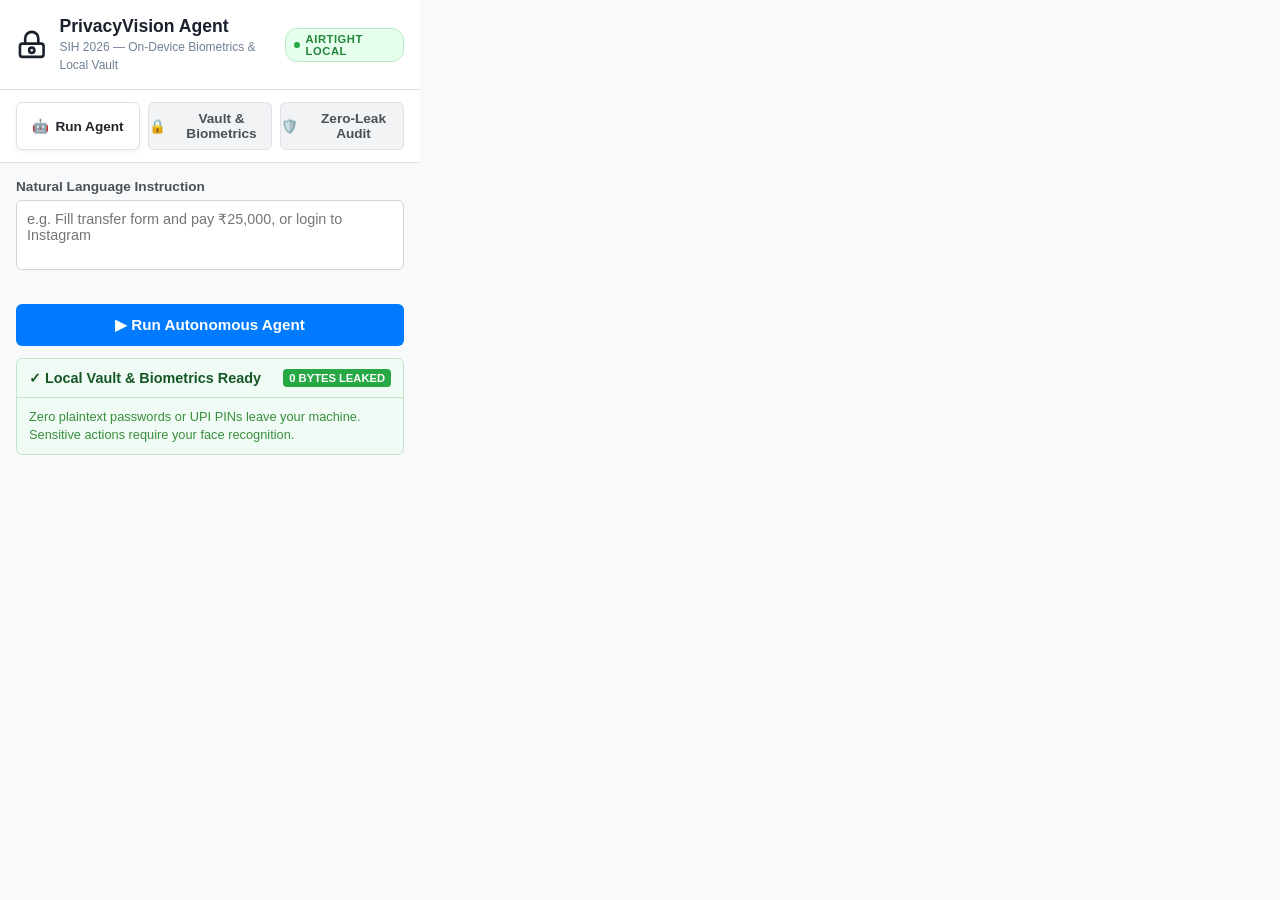
==== extension/popup/popup.html @ c7a3bddd "first commit" ====
<!DOCTYPE html>
<html lang="en">
<head>
  <meta charset="UTF-8">
  <meta name="viewport" content="width=device-width, initial-scale=1.0">
  <title>PrivacyVision Agent</title>
  <link rel="stylesheet" href="popup.css">
</head>
<body>
  <!-- Header -->
  <header class="header">
    <div class="header__brand">
      <div class="header__logo">
        <svg viewBox="0 0 24 24" fill="none" stroke="currentColor" stroke-width="2">
          <rect x="3" y="11" width="18" height="10" rx="2"></rect>
          <circle cx="12" cy="16" r="2"></circle>
          <path d="M7 11V7a5 5 0 0 1 10 0v4"></path>
        </svg>
      </div>
      <div class="header__text">
        <h1 class="header__title">PrivacyVision Agent</h1>
        <span class="header__subtitle">SIH 2026 — On-Device Biometrics & Local Vault</span>
      </div>
    </div>
    <div class="header__status">
      <span class="status-dot"></span>
      <span>AIRTIGHT LOCAL</span>
    </div>
  </header>

  <!-- Tabs -->
  <nav class="tabs">
    <button class="tab-btn active" data-target="tab-run">
      <span>🤖</span> Run Agent
    </button>
    <button class="tab-btn" data-target="tab-vault">
      <span>🔒</span> Vault & Biometrics
    </button>
    <button class="tab-btn" data-target="tab-audit">
      <span>🛡️</span> Zero-Leak Audit
    </button>
  </nav>

  <main class="content">
    
    <!-- Tab: Run Agent -->
    <section id="tab-run" class="tab-pane active">
      <div class="input-group">
        <label for="chat-input" class="input-label">Natural Language Instruction</label>
        <textarea id="chat-input" class="textarea" placeholder="e.g. Fill transfer form and pay ₹25,000, or login to Instagram" rows="3"></textarea>
      </div>

      <button id="btn-run" class="btn btn-primary" style="margin-top: 14px;">
        ▶ Run Autonomous Agent
      </button>

      <!-- Latency Breakdown -->
      <div id="latency-box" class="info-box latency-box" style="display: none; margin-top: 12px;">
        <div class="info-box-header">⚡ On-Device Latency Breakdown:</div>
        <div class="latency-grid">
          <div>• Local NER Scanner: <span id="lat-ner">--</span></div>
          <div>• Redaction Engine: <span id="lat-redaction">--</span></div>
          <div>• Cloud VLM (Luna): <span id="lat-vlm">--</span></div>
          <div>• Action Injector: <span id="lat-dom">--</span></div>
        </div>
      </div>

      <!-- Privacy Status -->
      <div id="privacy-status" class="status-box status-success" style="margin-top: 12px;">
        <div class="status-box-header">
          <span>✓ Local Vault & Biometrics Ready</span>
          <span class="badge badge-success">0 BYTES LEAKED</span>
        </div>
        <div class="status-box-body" id="privacy-status-text">
          Zero plaintext passwords or UPI PINs leave your machine. Sensitive actions require your face recognition.
        </div>
      </div>
    </section>

    <!-- Tab: Encrypted Vault & Biometrics -->
    <section id="tab-vault" class="tab-pane">
      
      <!-- Biometric Face Enrollment Section -->
      <div class="card-box bio-enroll-box">
        <div class="card-box-header">
          <div style="display: flex; align-items: center; gap: 8px;">
            <span>📸</span>
            <strong>On-Device Face Biometrics</strong>
          </div>
          <span id="face-status-badge" class="badge badge-secondary">CHECKING...</span>
        </div>
        <div class="bio-enroll-content">
          <div style="display: flex; gap: 8px; margin-bottom: 8px;">
            <button id="btn-enroll-face" class="btn btn-sm btn-outline" style="flex: 1;">
              📸 Manage Face Biometrics
            </button>
            <button id="btn-clear-face" class="btn btn-sm btn-danger" style="display: none;">
              Clear
            </button>
          </div>
          <div class="tiny-note">Opens dedicated camera authorization tab. Stored 100% on-device for password & payment verification.</div>
        </div>
      </div>

      <!-- Vault Controls -->
      <div style="display: flex; justify-content: space-between; align-items: center; margin: 14px 0 8px;">
        <div style="font-weight: 700; font-size: 0.95rem; color: #1e293b;">
          🔑 Saved Local Credentials
        </div>
        <button id="btn-show-add-modal" class="btn btn-sm btn-primary" style="width: auto; padding: 6px 12px;">
          + Add Account
        </button>
      </div>

      <div class="info-box vault-info" style="margin-bottom: 10px;">
        🔒 <strong>Hardware-Isolated AES-256-GCM Vault:</strong> Plaintext credentials exist only inside your PC's memory.
      </div>

      <!-- Vault List -->
      <div class="vault-list" id="vault-list">
        <div class="placeholder-text" style="padding: 10px; text-align: center;">Loading encrypted vault...</div>
      </div>

      <!-- Add Credential Modal Overlay -->
      <div id="add-cred-modal" class="popup-modal" style="display: none;">
        <div class="popup-modal-content">
          <div class="popup-modal-header">
            <strong>Save Credential to Local Vault</strong>
            <button id="btn-close-add-modal" class="close-btn">&times;</button>
          </div>
          <form id="form-add-cred">
            <div class="form-row">
              <label>Domain / Site</label>
              <input type="text" id="add-domain" placeholder="e.g. instagram.com or securebank" required>
            </div>
            <div class="form-row">
              <label>Account Name</label>
              <input type="text" id="add-name" placeholder="e.g. Instagram Personal" required>
            </div>
            <div class="form-row">
              <label>Category</label>
              <select id="add-category">
                <option value="social">Social Media</option>
                <option value="banking">Banking & Cards</option>
                <option value="upi">UPI Payment</option>
                <option value="general">General Website</option>
              </select>
            </div>
            <div class="form-row">
              <label>Username / Email / UPI ID</label>
              <input type="text" id="add-username" placeholder="Username, email, or UPI handle">
            </div>
            <div class="form-row">
              <label>Password / Secret</label>
              <input type="password" id="add-password" placeholder="Account password">
            </div>
            <div class="form-row">
              <label>UPI PIN / Card CVV</label>
              <input type="password" id="add-pin" placeholder="6-digit UPI PIN or 3-digit CVV" maxlength="6">
            </div>
            <div class="form-row">
              <label>Bank Account No. (Optional)</label>
              <input type="text" id="add-account" placeholder="e.g. 9876543210123456">
            </div>
            <div class="form-row">
              <label>IFSC Code (Optional)</label>
              <input type="text" id="add-ifsc" placeholder="e.g. HDFC0004567">
            </div>
            <div style="display: flex; gap: 8px; margin-top: 12px;">
              <button type="button" id="btn-cancel-add" class="btn btn-secondary" style="flex: 1;">Cancel</button>
              <button type="submit" class="btn btn-primary" style="flex: 1;">Encrypt & Save</button>
            </div>
          </form>
        </div>
      </div>

    </section>

    <!-- Tab: Zero-Leak Audit -->
    <section id="tab-audit" class="tab-pane">
      <div class="info-box">
        🔍 <strong>Live Zero-Leakage Audit for Active Page:</strong> Showing exact DOM fields detected locally vs sanitized tokens sent to cloud VLM.
      </div>
      
      <div class="audit-grid">
        <div class="audit-col local-col">
          <div class="audit-col-header">💻 Local Browser (Decrypted)</div>
          <div class="audit-content" id="audit-local">
            <div class="placeholder-text">Run analysis to see DOM state...</div>
          </div>
        </div>
        <div class="audit-col cloud-col">
          <div class="audit-col-header">☁️ Cloud VLM Payload (Luna)</div>
          <div class="audit-content" id="audit-cloud">
             <div class="placeholder-text">Run analysis to see sanitized payload...</div>
          </div>
        </div>
      </div>
    </section>

  </main>

  <script src="popup.js"></script>
</body>
</html>
---- extension/popup/popup.css ----
/* ===== Stock Theme Base ===== */
*, *::before, *::after { box-sizing: border-box; margin: 0; padding: 0; }

body {
  font-family: -apple-system, BlinkMacSystemFont, "Segoe UI", Roboto, Helvetica, Arial, sans-serif;
  background-color: #f8f9fa; /* Light, standard web background */
  color: #333333;
  width: 420px;
  min-height: 550px;
  overflow-y: auto;
}

/* ===== Header ===== */
.header {
  display: flex;
  align-items: center;
  justify-content: space-between;
  padding: 16px;
  background-color: #ffffff;
  border-bottom: 1px solid #e0e0e0;
}

.header__brand { display: flex; align-items: center; gap: 12px; }

.header__logo {
  width: 36px;
  height: 36px;
  color: #1a202c;
}

.header__logo svg { width: 100%; height: 100%; }

.header__title {
  font-size: 1.1rem;
  font-weight: 700;
  color: #1a202c;
  line-height: 1.2;
}

.header__subtitle {
  font-size: 0.75rem;
  color: #718096;
}

.header__status {
  display: flex;
  align-items: center;
  gap: 6px;
  padding: 4px 8px;
  background-color: #e6ffed;
  border: 1px solid #b7ebc6;
  border-radius: 12px;
  font-size: 0.7rem;
  font-weight: 600;
  color: #22863a;
  letter-spacing: 0.05em;
}

.status-dot {
  width: 6px;
  height: 6px;
  border-radius: 50%;
  background-color: #28a745;
}

/* ===== Tabs ===== */
.tabs {
  display: flex;
  padding: 12px 16px;
  background-color: #ffffff;
  gap: 8px;
  border-bottom: 1px solid #e0e0e0;
}

.tab-btn {
  flex: 1;
  padding: 8px 0;
  background-color: #f1f3f5;
  border: 1px solid #dee2e6;
  border-radius: 6px;
  font-size: 0.85rem;
  font-weight: 600;
  color: #495057;
  cursor: pointer;
  transition: all 0.2s;
  display: flex;
  align-items: center;
  justify-content: center;
  gap: 6px;
}

.tab-btn:hover { background-color: #e9ecef; }

.tab-btn.active {
  background-color: #ffffff;
  border: 1px solid #dee2e6;
  box-shadow: 0 2px 4px rgba(0,0,0,0.05);
  color: #212529;
}

/* ===== Main Content ===== */
.content { padding: 16px; }

.tab-pane { display: none; }
.tab-pane.active { display: block; animation: fadeIn 0.2s ease-in-out; }

@keyframes fadeIn { from { opacity: 0; } to { opacity: 1; } }

/* ===== Inputs & Buttons ===== */
.input-group { margin-bottom: 16px; }

.input-label {
  display: block;
  font-size: 0.85rem;
  font-weight: 600;
  color: #495057;
  margin-bottom: 6px;
}

.textarea {
  width: 100%;
  font-family: inherit;
  font-size: 0.9rem;
  padding: 10px;
  border: 1px solid #ced4da;
  border-radius: 6px;
  resize: none;
  background-color: #ffffff;
  color: #212529;
}

.textarea:focus {
  outline: none;
  border-color: #80bdff;
  box-shadow: 0 0 0 0.2rem rgba(0,123,255,.25);
}

.btn {
  width: 100%;
  padding: 12px;
  font-size: 0.95rem;
  font-weight: 600;
  border: none;
  border-radius: 6px;
  cursor: pointer;
  transition: background-color 0.2s;
}

.btn-primary {
  background-color: #007bff; /* Stock standard blue */
  color: #ffffff;
}
.btn-primary:hover { background-color: #0069d9; }
.btn-primary:disabled { background-color: #6c757d; cursor: not-allowed; }

/* ===== Info / Status Boxes ===== */
.info-box {
  background-color: #f8f9fa;
  border: 1px solid #dee2e6;
  border-radius: 6px;
  padding: 12px;
  margin-top: 16px;
  font-size: 0.85rem;
  color: #495057;
}

.latency-box {
  background-color: #eef5fb; /* Light blue tint */
  border-color: #b8daff;
  color: #004085;
}

.info-box-header { font-weight: 700; margin-bottom: 8px; }

.latency-grid {
  display: grid;
  grid-template-columns: 1fr 1fr;
  gap: 6px 12px;
  font-size: 0.8rem;
}
.latency-grid span { font-weight: 600; color: #212529; }

.status-box {
  margin-top: 16px;
  border-radius: 6px;
  overflow: hidden;
  border: 1px solid transparent;
}

.status-success {
  background-color: #f1fbf5;
  border-color: #c3e6cb;
}

.status-box-header {
  display: flex;
  justify-content: space-between;
  align-items: center;
  padding: 10px 12px;
  font-weight: 700;
  font-size: 0.9rem;
  color: #155724;
  border-bottom: 1px solid #c3e6cb;
}

.badge {
  padding: 3px 6px;
  border-radius: 4px;
  font-size: 0.7rem;
  font-weight: 700;
}
.badge-success { background-color: #28a745; color: #fff; }

.status-box-body {
  padding: 10px 12px;
  font-size: 0.8rem;
  color: #388e3c;
  line-height: 1.4;
}

/* ===== Audit View ===== */
.audit-grid {
  display: grid;
  grid-template-columns: 1fr 1fr;
  gap: 12px;
  margin-top: 12px;
}

.audit-col {
  border: 1px solid #dee2e6;
  border-radius: 6px;
  background-color: #ffffff;
  display: flex;
  flex-direction: column;
}

.audit-col-header {
  padding: 8px 10px;
  font-size: 0.8rem;
  font-weight: 600;
  border-bottom: 1px solid #dee2e6;
}
.local-col .audit-col-header { color: #0056b3; background-color: #f0f7ff; }
.cloud-col .audit-col-header { color: #6f42c1; background-color: #f9f0ff; }

.audit-content {
  padding: 10px;
  font-size: 0.8rem;
  color: #212529;
  line-height: 1.5;
  min-height: 150px;
  max-height: 250px;
  overflow-y: auto;
  white-space: pre-wrap;
}

/* ===== Vault View ===== */
.vault-info { background-color: #f8f9fe; border-color: #d1d9ff; }

.devtools-hint {
  font-size: 0.8rem;
  color: #6c757d;
  background-color: #ffffff;
  border: 1px dashed #ced4da;
  padding: 10px;
  border-radius: 6px;
  margin-top: 12px;
  line-height: 1.5;
}

.vault-list {
  margin-top: 16px;
  display: flex;
  flex-direction: column;
  gap: 8px;
  max-height: 300px;
  overflow-y: auto;
}

.vault-item {
  background-color: #ffffff;
  border: 1px solid #dee2e6;
  border-radius: 8px;
  padding: 12px;
  box-shadow: 0 1px 3px rgba(0, 0, 0, 0.04);
  transition: all 0.2s ease;
}

.vault-item:hover {
  border-color: #cbd5e1;
  box-shadow: 0 4px 6px -1px rgba(0, 0, 0, 0.08);
}

.vault-item-header {
  display: flex;
  justify-content: space-between;
  align-items: center;
  margin-bottom: 6px;
}

.vault-item-title { font-weight: 700; font-size: 0.9rem; color: #1e293b; }
.vault-category-badge {
  font-size: 0.7rem;
  font-weight: 700;
  text-transform: uppercase;
  padding: 2px 6px;
  border-radius: 4px;
}
.cat-social { background: #e0f2fe; color: #0284c7; }
.cat-banking { background: #fef3c7; color: #b45309; }
.cat-upi { background: #dcfce7; color: #15803d; }
.cat-general { background: #f1f5f9; color: #475569; }

.vault-item-domain { font-size: 0.75rem; color: #64748b; margin-bottom: 6px; }

.vault-field-row {
  display: flex;
  justify-content: space-between;
  align-items: center;
  font-size: 0.8rem;
  margin-bottom: 4px;
}
.vault-field-label { color: #64748b; font-weight: 500; }
.vault-field-value { color: #0f172a; font-weight: 600; font-family: monospace; }
.vault-field-cipher { font-size: 0.7rem; color: #94a3b8; font-family: monospace; word-break: break-all; margin-top: 4px; }

.vault-item-footer {
  display: flex;
  justify-content: space-between;
  align-items: center;
  margin-top: 8px;
  padding-top: 8px;
  border-top: 1px dashed #e2e8f0;
}

.vault-action-btn {
  background: none;
  border: none;
  cursor: pointer;
  font-size: 0.75rem;
  font-weight: 600;
  padding: 2px 6px;
  border-radius: 4px;
}
.btn-toggle-secret { color: #0284c7; }
.btn-delete-cred { color: #ef4444; }
.btn-delete-cred:hover { background: #fee2e2; }

.placeholder-text { color: #adb5bd; font-style: italic; }

/* ===== Quick Actions ===== */
.quick-actions {
  display: grid;
  grid-template-columns: 1fr 1fr;
  gap: 8px;
  margin-top: 8px;
}

.btn-secondary {
  background-color: #f1f5f9;
  color: #334155;
  border: 1px solid #cbd5e1;
}
.btn-secondary:hover { background-color: #e2e8f0; }

.btn-warning {
  background-color: #fef3c7;
  color: #92400e;
  border: 1px solid #fde68a;
}
.btn-warning:hover { background-color: #fde68a; }

.btn-outline {
  background-color: transparent;
  color: #0284c7;
  border: 1px solid #0284c7;
}
.btn-outline:hover { background-color: #f0f9ff; }

.btn-danger {
  background-color: #fee2e2;
  color: #dc2626;
  border: 1px solid #fecaca;
}
.btn-danger:hover { background-color: #fecaca; }

.btn-sm {
  padding: 6px 10px;
  font-size: 0.8rem;
}

/* ===== Biometric Enrollment Box ===== */
.card-box {
  background: #ffffff;
  border: 1px solid #dee2e6;
  border-radius: 8px;
  padding: 12px;
  margin-bottom: 12px;
}

.card-box-header {
  display: flex;
  justify-content: space-between;
  align-items: center;
  margin-bottom: 8px;
  font-size: 0.9rem;
  color: #1e293b;
}

.tiny-note {
  font-size: 0.72rem;
  color: #64748b;
  margin-top: 6px;
  line-height: 1.3;
}

/* ===== Popup Modal ===== */
.popup-modal {
  position: fixed;
  inset: 0;
  background: rgba(0, 0, 0, 0.5);
  z-index: 1000;
  display: flex;
  align-items: center;
  justify-content: center;
}

.popup-modal-content {
  background: #ffffff;
  width: 90%;
  max-width: 380px;
  border-radius: 10px;
  padding: 16px;
  box-shadow: 0 10px 25px rgba(0, 0, 0, 0.2);
  max-height: 90vh;
  overflow-y: auto;
}

.popup-modal-header {
  display: flex;
  justify-content: space-between;
  align-items: center;
  font-size: 0.95rem;
  margin-bottom: 12px;
  color: #0f172a;
  border-bottom: 1px solid #e2e8f0;
  padding-bottom: 8px;
}

.close-btn {
  background: none;
  border: none;
  font-size: 1.2rem;
  cursor: pointer;
  color: #64748b;
}

.form-row {
  margin-bottom: 10px;
}

.form-row label {
  display: block;
  font-size: 0.75rem;
  font-weight: 600;
  color: #475569;
  margin-bottom: 4px;
}

.form-row input, .form-row select {
  width: 100%;
  padding: 8px;
  font-size: 0.85rem;
  border: 1px solid #cbd5e1;
  border-radius: 6px;
  background: #fff;
  color: #0f172a;
}

.form-row input:focus, .form-row select:focus {
  outline: none;
  border-color: #0284c7;
}
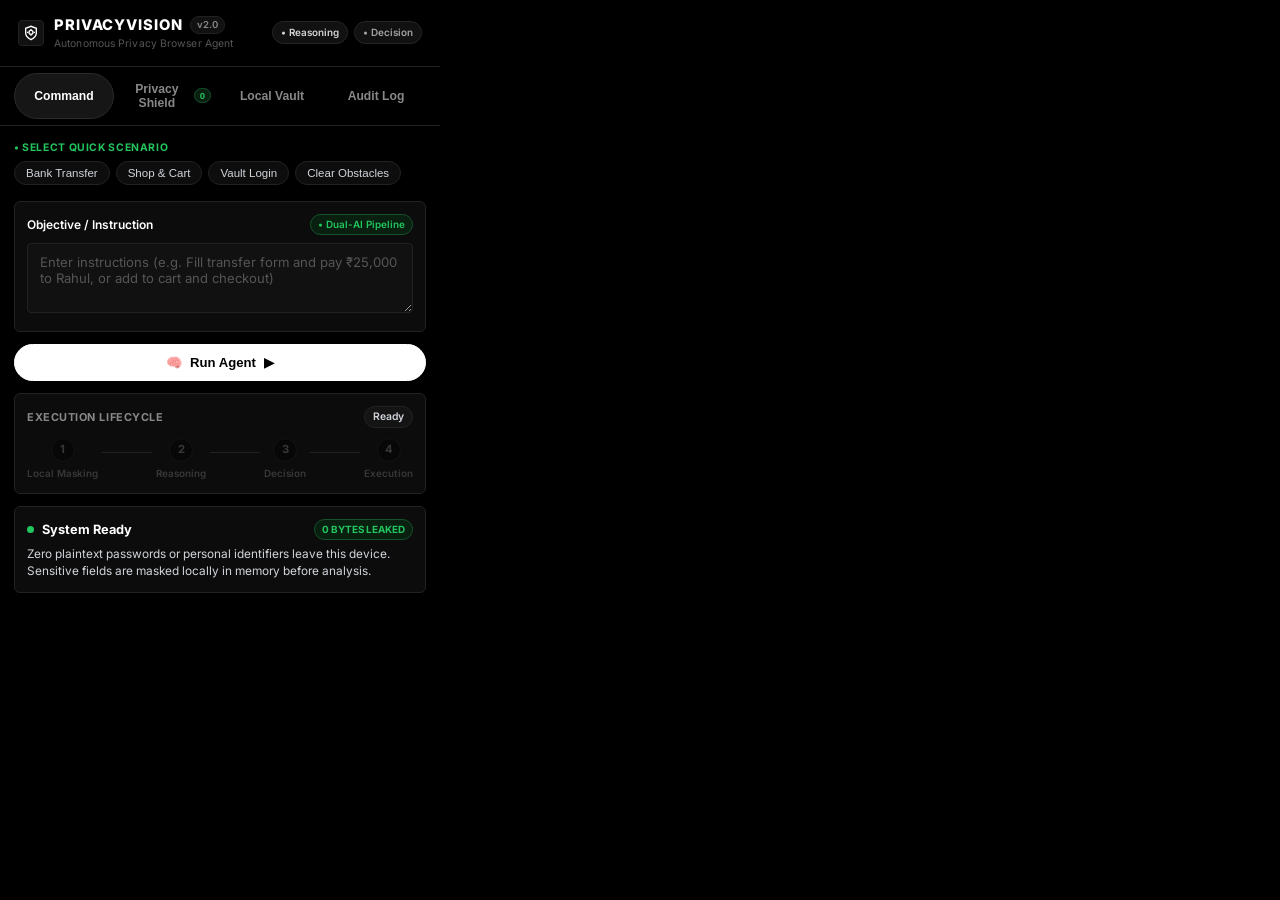
==== commit cd689d73: "UI/UX" ====
--- a/extension/popup/popup.html
+++ b/extension/popup/popup.html
@@ -7,118 +7,267 @@
   <link rel="stylesheet" href="popup.css">
 </head>
 <body>
-  <!-- Header -->
+
+  <!-- Classic Professional Header -->
   <header class="header">
     <div class="header__brand">
-      <div class="header__logo">
-        <svg viewBox="0 0 24 24" fill="none" stroke="currentColor" stroke-width="2">
-          <rect x="3" y="11" width="18" height="10" rx="2"></rect>
-          <circle cx="12" cy="16" r="2"></circle>
-          <path d="M7 11V7a5 5 0 0 1 10 0v4"></path>
+      <div class="header__logo-container">
+        <svg class="header__logo-svg" viewBox="0 0 24 24" fill="none" stroke="currentColor" stroke-width="2">
+          <path d="M12 22s8-4 8-10V5l-8-3-8 3v7c0 6 8 10 8 10z"/>
+          <circle cx="12" cy="11" r="3"/>
+          <path d="M12 8v-2M12 16v-2M8 11H6M18 11h-2"/>
         </svg>
       </div>
       <div class="header__text">
-        <h1 class="header__title">PrivacyVision Agent</h1>
-        <span class="header__subtitle">SIH 2026 — On-Device Biometrics & Local Vault</span>
+        <div class="header__title-row">
+          <h1 class="header__title">PRIVACYVISION</h1>
+          <span class="header__version-pill">v2.0</span>
+        </div>
+        <span class="header__subtitle">Autonomous Privacy Browser Agent</span>
       </div>
     </div>
-    <div class="header__status">
-      <span class="status-dot"></span>
-      <span>AIRTIGHT LOCAL</span>
+    <div class="header__engine-status">
+      <div class="engine-badge-cluster">
+        <span class="engine-pill pill-ai1" title="Perception & Reasoning Model (Key 1)">• Reasoning</span>
+        <span class="engine-pill pill-ai2" title="Decision & Planning Model (Key 2)">• Decision</span>
+      </div>
     </div>
   </header>
 
-  <!-- Tabs -->
-  <nav class="tabs">
-    <button class="tab-btn active" data-target="tab-run">
-      <span>🤖</span> Run Agent
+  <!-- Navigation Tabs -->
+  <nav class="tabs-nav">
+    <button class="tab-btn active" data-target="tab-run" id="nav-run">
+      <span class="tab-label">Command</span>
     </button>
-    <button class="tab-btn" data-target="tab-vault">
-      <span>🔒</span> Vault & Biometrics
+    <button class="tab-btn" data-target="tab-masking" id="nav-masking">
+      <span class="tab-label">Privacy Shield</span>
+      <span class="tab-counter-badge" id="masking-badge">0</span>
     </button>
-    <button class="tab-btn" data-target="tab-audit">
-      <span>🛡️</span> Zero-Leak Audit
+    <button class="tab-btn" data-target="tab-vault" id="nav-vault">
+      <span class="tab-label">Local Vault</span>
+    </button>
+    <button class="tab-btn" data-target="tab-audit" id="nav-audit">
+      <span class="tab-label">Audit Log</span>
     </button>
   </nav>
 
-  <main class="content">
-    
-    <!-- Tab: Run Agent -->
+  <!-- Main Viewport -->
+  <main class="main-viewport">
+
+    <!-- TAB 1: RUN COMMAND AGENT -->
     <section id="tab-run" class="tab-pane active">
-      <div class="input-group">
-        <label for="chat-input" class="input-label">Natural Language Instruction</label>
-        <textarea id="chat-input" class="textarea" placeholder="e.g. Fill transfer form and pay ₹25,000, or login to Instagram" rows="3"></textarea>
-      </div>
-
-      <button id="btn-run" class="btn btn-primary" style="margin-top: 14px;">
-        ▶ Run Autonomous Agent
+      
+      <!-- Quick Prompt Suggestions -->
+      <div class="quick-chips-row">
+        <span class="chips-label">• Select Quick Scenario</span>
+        <div class="chips-scroll">
+          <button class="prompt-chip" data-prompt="Fill transfer form and pay ₹25,000 to Rahul">Bank Transfer</button>
+          <button class="prompt-chip" data-prompt="Search running shoes and add first item to cart">Shop & Cart</button>
+          <button class="prompt-chip" data-prompt="Login to portal using saved vault credentials">Vault Login</button>
+          <button class="prompt-chip" data-prompt="Dismiss any cookie overlays and analyze page">Clear Obstacles</button>
+        </div>
+      </div>
+
+      <!-- Natural Language Goal Input -->
+      <div class="input-card">
+        <label for="chat-input" class="input-card-label">
+          <span>Objective / Instruction</span>
+          <span class="stock-badge">• Dual-AI Pipeline</span>
+        </label>
+        <div class="textarea-wrapper">
+          <textarea id="chat-input" class="standard-textarea" placeholder="Enter instructions (e.g. Fill transfer form and pay ₹25,000 to Rahul, or add to cart and checkout)" rows="3"></textarea>
+        </div>
+      </div>
+
+      <!-- Primary Action Button -->
+      <button id="btn-run" class="btn btn-primary">
+        <span class="btn-icon-left">🧠</span>
+        <span class="btn-text">Run Agent</span>
+        <span class="btn-icon">▶</span>
       </button>
 
-      <!-- Latency Breakdown -->
-      <div id="latency-box" class="info-box latency-box" style="display: none; margin-top: 12px;">
-        <div class="info-box-header">⚡ On-Device Latency Breakdown:</div>
-        <div class="latency-grid">
-          <div>• Local NER Scanner: <span id="lat-ner">--</span></div>
-          <div>• Redaction Engine: <span id="lat-redaction">--</span></div>
-          <div>• Cloud VLM (Luna): <span id="lat-vlm">--</span></div>
-          <div>• Action Injector: <span id="lat-dom">--</span></div>
-        </div>
-      </div>
-
-      <!-- Privacy Status -->
-      <div id="privacy-status" class="status-box status-success" style="margin-top: 12px;">
-        <div class="status-box-header">
-          <span>✓ Local Vault & Biometrics Ready</span>
-          <span class="badge badge-success">0 BYTES LEAKED</span>
-        </div>
-        <div class="status-box-body" id="privacy-status-text">
-          Zero plaintext passwords or UPI PINs leave your machine. Sensitive actions require your face recognition.
-        </div>
-      </div>
+      <!-- Multi-Stage Execution Tracker -->
+      <div class="pipeline-card" id="pipeline-card">
+        <div class="pipeline-header">
+          <span class="pipeline-title">Execution Lifecycle</span>
+          <span class="pipeline-step-badge" id="pipeline-step-counter">Ready</span>
+        </div>
+        <div class="pipeline-stages">
+          <div class="p-stage" id="stage-local">
+            <div class="p-dot">1</div>
+            <span class="p-name">Local Masking</span>
+          </div>
+          <div class="p-connector" id="conn-1"></div>
+          <div class="p-stage" id="stage-ai1">
+            <div class="p-dot">2</div>
+            <span class="p-name">Reasoning</span>
+          </div>
+          <div class="p-connector" id="conn-2"></div>
+          <div class="p-stage" id="stage-ai2">
+            <div class="p-dot">3</div>
+            <span class="p-name">Decision</span>
+          </div>
+          <div class="p-connector" id="conn-3"></div>
+          <div class="p-stage" id="stage-inject">
+            <div class="p-dot">4</div>
+            <span class="p-name">Execution</span>
+          </div>
+        </div>
+      </div>
+
+      <!-- Execution Latency Strip -->
+      <div id="latency-box" class="telemetry-bar" style="display: none;">
+        <div class="telemetry-item">
+          <span class="t-label">Local NER</span>
+          <span class="t-val" id="lat-ner">--</span>
+        </div>
+        <div class="telemetry-item">
+          <span class="t-label">Redaction</span>
+          <span class="t-val" id="lat-redaction">--</span>
+        </div>
+        <div class="telemetry-item">
+          <span class="t-label">Reasoning</span>
+          <span class="t-val" id="lat-reasoning">--</span>
+        </div>
+        <div class="telemetry-item">
+          <span class="t-label">Decision</span>
+          <span class="t-val" id="lat-decision">--</span>
+        </div>
+        <div class="telemetry-item">
+          <span class="t-label">DOM Inject</span>
+          <span class="t-val" id="lat-dom">--</span>
+        </div>
+      </div>
+
+      <!-- Status & Activity Card -->
+      <div id="privacy-status" class="status-card">
+        <div class="status-card-header">
+          <div class="status-indicator-cluster">
+            <span class="status-dot"></span>
+            <span class="status-title" id="status-title">System Ready</span>
+          </div>
+          <span class="badge badge-success" id="leak-badge">0 BYTES LEAKED</span>
+        </div>
+        <div class="status-card-body" id="privacy-status-text">
+          Zero plaintext passwords or personal identifiers leave this device. Sensitive fields are masked locally in memory before analysis.
+        </div>
+      </div>
+
+      <!-- Quick Local Masking Highlight Card -->
+      <div class="quick-mask-strip" id="quick-mask-strip" style="display: none;">
+        <div class="quick-mask-left">
+          <span class="qm-icon">🛡️</span>
+          <div class="qm-text">
+            <strong id="qm-title">Local Protection Active</strong>
+            <span id="qm-subtitle">Sensitive entities masked in memory</span>
+          </div>
+        </div>
+        <button class="btn btn-tiny btn-outline" id="btn-jump-masking">View Details</button>
+      </div>
+
     </section>
 
-    <!-- Tab: Encrypted Vault & Biometrics -->
+    <!-- TAB 2: LOCAL PRIVACY & MASKING SHOWCASE -->
+    <section id="tab-masking" class="tab-pane">
+      
+      <!-- Showcase Header -->
+      <div class="showcase-hero">
+        <div class="showcase-icon">🛡️</div>
+        <div class="showcase-meta">
+          <h2 class="showcase-title">On-Device Privacy & Redaction</h2>
+          <p class="showcase-desc">Audit report of all data masked locally before transmission to backend models.</p>
+        </div>
+      </div>
+
+      <!-- Security Metrics Grid -->
+      <div class="metrics-grid">
+        <div class="metric-card">
+          <span class="metric-value text-success">0 BYTES</span>
+          <span class="metric-label">Plaintext Leaked</span>
+        </div>
+        <div class="metric-card">
+          <span class="metric-value text-primary" id="metric-masked-count">0</span>
+          <span class="metric-label">Entities Masked</span>
+        </div>
+        <div class="metric-card">
+          <span class="metric-value text-neutral">100% LOCAL</span>
+          <span class="metric-label">Memory Boundary</span>
+        </div>
+      </div>
+
+      <!-- What Local Model Has Done: Breakdown Ledger -->
+      <div class="ledger-card">
+        <div class="ledger-header">
+          <span class="ledger-title">Local Model Protection Ledger</span>
+          <span class="ledger-badge" id="ledger-entity-count">0 Items Protected</span>
+        </div>
+        <div class="ledger-list" id="ledger-list">
+          <div class="empty-placeholder">
+            <span>Run an agent instruction to view the on-device masking breakdown.</span>
+          </div>
+        </div>
+      </div>
+
+      <!-- Visual Masking Frame Preview -->
+      <div class="visual-mask-card">
+        <div class="visual-mask-header">
+          <span>Masked Screenshot Preview</span>
+          <span class="badge badge-blackout">Redacted Canvas</span>
+        </div>
+        <div class="visual-mask-wrapper" id="visual-mask-wrapper">
+          <img id="audit-masked-img" src="" alt="Masked Screenshot Preview" style="display: none;">
+          <div class="visual-placeholder" id="visual-placeholder">
+            <span>Masked screenshot will appear here after page analysis.</span>
+          </div>
+        </div>
+        <div class="visual-mask-footer">
+          <span>Solid blackouts shield passwords and PINs; Gaussian blur shields photos and personal identifiers.</span>
+        </div>
+      </div>
+
+    </section>
+
+    <!-- TAB 3: ENCRYPTED LOCAL VAULT & BIOMETRICS -->
     <section id="tab-vault" class="tab-pane">
       
-      <!-- Biometric Face Enrollment Section -->
+      <!-- Biometric Face Gate Section -->
       <div class="card-box bio-enroll-box">
         <div class="card-box-header">
-          <div style="display: flex; align-items: center; gap: 8px;">
-            <span>📸</span>
-            <strong>On-Device Face Biometrics</strong>
+          <div class="bio-header-left">
+            <span class="bio-icon">📸</span>
+            <div>
+              <strong>On-Device Face Biometrics</strong>
+              <div class="tiny-note">Stored strictly on-device for high-security payment authorizations.</div>
+            </div>
           </div>
           <span id="face-status-badge" class="badge badge-secondary">CHECKING...</span>
         </div>
         <div class="bio-enroll-content">
-          <div style="display: flex; gap: 8px; margin-bottom: 8px;">
-            <button id="btn-enroll-face" class="btn btn-sm btn-outline" style="flex: 1;">
-              📸 Manage Face Biometrics
+          <div class="bio-action-row">
+            <button id="btn-enroll-face" class="btn btn-sm btn-outline">
+              Manage Face Biometrics
             </button>
             <button id="btn-clear-face" class="btn btn-sm btn-danger" style="display: none;">
               Clear
             </button>
           </div>
-          <div class="tiny-note">Opens dedicated camera authorization tab. Stored 100% on-device for password & payment verification.</div>
-        </div>
-      </div>
-
-      <!-- Vault Controls -->
-      <div style="display: flex; justify-content: space-between; align-items: center; margin: 14px 0 8px;">
-        <div style="font-weight: 700; font-size: 0.95rem; color: #1e293b;">
-          🔑 Saved Local Credentials
-        </div>
-        <button id="btn-show-add-modal" class="btn btn-sm btn-primary" style="width: auto; padding: 6px 12px;">
+        </div>
+      </div>
+
+      <!-- Vault Controls Header -->
+      <div class="vault-controls-row">
+        <div class="vault-section-title">
+          <span>Stored Credentials</span>
+          <span class="vault-chip">AES-256-GCM Vault</span>
+        </div>
+        <button id="btn-show-add-modal" class="btn btn-sm btn-primary">
           + Add Account
         </button>
       </div>
 
-      <div class="info-box vault-info" style="margin-bottom: 10px;">
-        🔒 <strong>Hardware-Isolated AES-256-GCM Vault:</strong> Plaintext credentials exist only inside your PC's memory.
-      </div>
-
       <!-- Vault List -->
       <div class="vault-list" id="vault-list">
-        <div class="placeholder-text" style="padding: 10px; text-align: center;">Loading encrypted vault...</div>
+        <div class="empty-placeholder">Loading stored credentials...</div>
       </div>
 
       <!-- Add Credential Modal Overlay -->
@@ -130,45 +279,46 @@
           </div>
           <form id="form-add-cred">
             <div class="form-row">
-              <label>Domain / Site</label>
-              <input type="text" id="add-domain" placeholder="e.g. instagram.com or securebank" required>
-            </div>
-            <div class="form-row">
-              <label>Account Name</label>
-              <input type="text" id="add-name" placeholder="e.g. Instagram Personal" required>
+              <label>Domain / Service</label>
+              <input type="text" id="add-domain" placeholder="e.g. securebank or amazon.com" required>
+            </div>
+            <div class="form-row">
+              <label>Account Label</label>
+              <input type="text" id="add-name" placeholder="e.g. Primary Banking Account" required>
             </div>
             <div class="form-row">
               <label>Category</label>
               <select id="add-category">
+                <option value="banking">Banking & Transfers</option>
+                <option value="upi">UPI Payment</option>
+                <option value="shopping">Shopping & E-Commerce</option>
                 <option value="social">Social Media</option>
-                <option value="banking">Banking & Cards</option>
-                <option value="upi">UPI Payment</option>
                 <option value="general">General Website</option>
               </select>
             </div>
             <div class="form-row">
               <label>Username / Email / UPI ID</label>
-              <input type="text" id="add-username" placeholder="Username, email, or UPI handle">
-            </div>
-            <div class="form-row">
-              <label>Password / Secret</label>
+              <input type="text" id="add-username" placeholder="Username or email handle">
+            </div>
+            <div class="form-row">
+              <label>Password</label>
               <input type="password" id="add-password" placeholder="Account password">
             </div>
             <div class="form-row">
-              <label>UPI PIN / Card CVV</label>
-              <input type="password" id="add-pin" placeholder="6-digit UPI PIN or 3-digit CVV" maxlength="6">
-            </div>
-            <div class="form-row">
-              <label>Bank Account No. (Optional)</label>
+              <label>UPI PIN / CVV</label>
+              <input type="password" id="add-pin" placeholder="PIN or CVV" maxlength="6">
+            </div>
+            <div class="form-row">
+              <label>Account Number (Optional)</label>
               <input type="text" id="add-account" placeholder="e.g. 9876543210123456">
             </div>
             <div class="form-row">
               <label>IFSC Code (Optional)</label>
               <input type="text" id="add-ifsc" placeholder="e.g. HDFC0004567">
             </div>
-            <div style="display: flex; gap: 8px; margin-top: 12px;">
-              <button type="button" id="btn-cancel-add" class="btn btn-secondary" style="flex: 1;">Cancel</button>
-              <button type="submit" class="btn btn-primary" style="flex: 1;">Encrypt & Save</button>
+            <div class="modal-btn-row">
+              <button type="button" id="btn-cancel-add" class="btn btn-secondary">Cancel</button>
+              <button type="submit" class="btn btn-primary">Save to Vault</button>
             </div>
           </form>
         </div>
@@ -176,23 +326,36 @@
 
     </section>
 
-    <!-- Tab: Zero-Leak Audit -->
+    <!-- TAB 4: LIVE TELEMETRY & ZERO-LEAK AUDIT -->
     <section id="tab-audit" class="tab-pane">
-      <div class="info-box">
-        🔍 <strong>Live Zero-Leakage Audit for Active Page:</strong> Showing exact DOM fields detected locally vs sanitized tokens sent to cloud VLM.
-      </div>
-      
+      <div class="audit-intro">
+        Audit log displaying data retained locally versus sanitized metadata transmitted for model inference.
+      </div>
+
       <div class="audit-grid">
+        <!-- Local Device Boundary Column -->
         <div class="audit-col local-col">
-          <div class="audit-col-header">💻 Local Browser (Decrypted)</div>
-          <div class="audit-content" id="audit-local">
-            <div class="placeholder-text">Run analysis to see DOM state...</div>
-          </div>
-        </div>
+          <div class="audit-col-header">
+            <span>Local Device Boundary</span>
+            <span class="badge badge-success">RETAINED</span>
+          </div>
+          <div class="audit-content">
+            <div id="audit-local-text" class="audit-text-block">
+              <div class="empty-placeholder">Run agent to inspect local boundary...</div>
+            </div>
+          </div>
+        </div>
+
+        <!-- Cloud Sanitized Context Column -->
         <div class="audit-col cloud-col">
-          <div class="audit-col-header">☁️ Cloud VLM Payload (Luna)</div>
-          <div class="audit-content" id="audit-cloud">
-             <div class="placeholder-text">Run analysis to see sanitized payload...</div>
+          <div class="audit-col-header">
+            <span>Transmitted Context</span>
+            <span class="badge badge-info">SANITIZED</span>
+          </div>
+          <div class="audit-content">
+            <div id="audit-cloud-text" class="audit-text-block">
+              <div class="empty-placeholder">Run agent to inspect transmitted payload...</div>
+            </div>
           </div>
         </div>
       </div>
--- a/extension/popup/popup.css
+++ b/extension/popup/popup.css
@@ -1,484 +1,1401 @@
-/* ===== Stock Theme Base ===== */
-*, *::before, *::after { box-sizing: border-box; margin: 0; padding: 0; }
+/* =====================================================================
+   PrivacyVision Classic Minimalist Dark UI
+   Inspired directly by Yuvraj Rauniyar's Portfolio Design
+   Pure Pitch Black (#000000), Stark White Highlights, Green Dot Accents,
+   Zero Gradients, Clean 1px Lines, Classic Typography
+   ===================================================================== */
+
+@import url('https://fonts.googleapis.com/css2?family=Inter:wght@400;500;600;700;800&family=JetBrains+Mono:wght@400;600&display=swap');
+
+:root {
+  /* Core Palette — Pure Black Canvas */
+  --bg-page: #000000;
+  --bg-card: #0c0c0c;
+  --bg-card-hover: #141414;
+  --bg-input: #111111;
+  --bg-subtle: #080808;
+
+  /* Borders — Subtle 1px Charcoal Dividers */
+  --border-color: #222222;
+  --border-light: #333333;
+  --border-focus: #ffffff;
+
+  /* Typography Colors */
+  --text-primary: #ffffff;
+  --text-secondary: #d1d5db;
+  --text-muted: #888888;
+  --text-dim: #555555;
+
+  /* Stock Accents from Portfolio */
+  --accent-green: #22c55e;
+  --accent-green-bg: #092010;
+  --accent-green-border: #14532d;
+
+  --accent-red: #ef4444;
+  --accent-red-bg: #200909;
+  --accent-red-border: #7f1d1d;
+
+  --accent-blue: #3b82f6;
+
+  /* Classic Border Radii */
+  --radius-sm: 4px;
+  --radius-md: 6px;
+  --radius-lg: 8px;
+  --radius-pill: 9999px;
+}
+
+*, *::before, *::after {
+  box-sizing: border-box;
+  margin: 0;
+  padding: 0;
+}
 
 body {
-  font-family: -apple-system, BlinkMacSystemFont, "Segoe UI", Roboto, Helvetica, Arial, sans-serif;
-  background-color: #f8f9fa; /* Light, standard web background */
-  color: #333333;
-  width: 420px;
-  min-height: 550px;
+  font-family: 'Inter', -apple-system, BlinkMacSystemFont, "Segoe UI", Roboto, sans-serif;
+  background-color: var(--bg-page);
+  color: var(--text-primary);
+  width: 440px;
+  min-height: 600px;
+  max-height: 640px;
   overflow-y: auto;
-}
-
-/* ===== Header ===== */
+  overflow-x: hidden;
+  line-height: 1.5;
+  -webkit-font-smoothing: antialiased;
+}
+
+/* Custom Scrollbar */
+::-webkit-scrollbar {
+  width: 5px;
+}
+::-webkit-scrollbar-track {
+  background: #000000;
+}
+::-webkit-scrollbar-thumb {
+  background: #262626;
+  border-radius: 2px;
+}
+::-webkit-scrollbar-thumb:hover {
+  background: #444444;
+}
+
+/* =====================================================================
+   Header — Matching Portfolio Navbar
+   ===================================================================== */
 .header {
-  display: flex;
-  align-items: center;
-  justify-content: space-between;
-  padding: 16px;
-  background-color: #ffffff;
-  border-bottom: 1px solid #e0e0e0;
-}
-
-.header__brand { display: flex; align-items: center; gap: 12px; }
-
-.header__logo {
-  width: 36px;
-  height: 36px;
-  color: #1a202c;
-}
-
-.header__logo svg { width: 100%; height: 100%; }
+  position: sticky;
+  top: 0;
+  z-index: 50;
+  display: flex;
+  align-items: center;
+  justify-content: space-between;
+  padding: 14px 18px;
+  background-color: #000000;
+  border-bottom: 1px solid var(--border-color);
+}
+
+.header__brand {
+  display: flex;
+  align-items: center;
+  gap: 10px;
+}
+
+.header__logo-container {
+  width: 26px;
+  height: 26px;
+  display: flex;
+  align-items: center;
+  justify-content: center;
+  background-color: #111111;
+  border: 1px solid var(--border-color);
+  border-radius: var(--radius-sm);
+}
+
+.header__logo-svg {
+  width: 16px;
+  height: 16px;
+  color: #ffffff;
+}
+
+.header__text {
+  display: flex;
+  flex-direction: column;
+}
+
+.header__title-row {
+  display: flex;
+  align-items: center;
+  gap: 8px;
+}
 
 .header__title {
-  font-size: 1.1rem;
-  font-weight: 700;
-  color: #1a202c;
-  line-height: 1.2;
+  font-size: 0.92rem;
+  font-weight: 800;
+  letter-spacing: 0.06em;
+  text-transform: uppercase;
+  color: #ffffff;
+}
+
+.header__version-pill {
+  font-size: 0.6rem;
+  font-weight: 600;
+  padding: 1px 6px;
+  background-color: #111111;
+  border: 1px solid var(--border-color);
+  border-radius: var(--radius-pill);
+  color: var(--text-muted);
 }
 
 .header__subtitle {
-  font-size: 0.75rem;
-  color: #718096;
-}
-
-.header__status {
+  font-size: 0.65rem;
+  color: var(--text-dim);
+  letter-spacing: 0.01em;
+}
+
+.engine-badge-cluster {
   display: flex;
   align-items: center;
   gap: 6px;
-  padding: 4px 8px;
-  background-color: #e6ffed;
-  border: 1px solid #b7ebc6;
-  border-radius: 12px;
-  font-size: 0.7rem;
-  font-weight: 600;
-  color: #22863a;
-  letter-spacing: 0.05em;
-}
-
-.status-dot {
-  width: 6px;
-  height: 6px;
-  border-radius: 50%;
-  background-color: #28a745;
-}
-
-/* ===== Tabs ===== */
-.tabs {
-  display: flex;
-  padding: 12px 16px;
-  background-color: #ffffff;
-  gap: 8px;
-  border-bottom: 1px solid #e0e0e0;
+}
+
+.engine-pill {
+  font-size: 0.62rem;
+  font-weight: 600;
+  padding: 3px 8px;
+  border-radius: var(--radius-pill);
+  border: 1px solid var(--border-color);
+  background-color: #111111;
+  color: var(--text-muted);
+}
+
+.pill-ai1 {
+  border-color: #262626;
+  color: #d4d4d4;
+}
+
+.pill-ai2 {
+  border-color: #262626;
+  color: #a3a3a3;
+}
+
+/* =====================================================================
+   Tabs Navigation — Clean Minimalist Navbar Links
+   ===================================================================== */
+.tabs-nav {
+  display: flex;
+  padding: 6px 14px;
+  background-color: #000000;
+  border-bottom: 1px solid var(--border-color);
+  gap: 4px;
 }
 
 .tab-btn {
   flex: 1;
-  padding: 8px 0;
-  background-color: #f1f3f5;
-  border: 1px solid #dee2e6;
-  border-radius: 6px;
-  font-size: 0.85rem;
-  font-weight: 600;
-  color: #495057;
+  display: flex;
+  align-items: center;
+  justify-content: center;
+  gap: 5px;
+  padding: 8px 6px;
+  background-color: transparent;
+  border: 1px solid transparent;
+  border-radius: var(--radius-pill);
+  color: var(--text-muted);
+  font-size: 0.76rem;
+  font-weight: 600;
   cursor: pointer;
-  transition: all 0.2s;
-  display: flex;
+  transition: color 0.15s ease, background-color 0.15s ease;
+}
+
+.tab-btn:hover {
+  color: #ffffff;
+  background-color: #0f0f0f;
+}
+
+.tab-btn.active {
+  background-color: #161616;
+  border: 1px solid #2a2a2a;
+  color: #ffffff;
+}
+
+.tab-counter-badge {
+  font-size: 0.6rem;
+  font-weight: 700;
+  padding: 1px 5px;
+  background-color: var(--accent-green-bg);
+  color: var(--accent-green);
+  border: 1px solid var(--accent-green-border);
+  border-radius: var(--radius-pill);
+}
+
+/* =====================================================================
+   Main Viewport
+   ===================================================================== */
+.main-viewport {
+  padding: 14px;
+}
+
+.tab-pane {
+  display: none;
+}
+
+.tab-pane.active {
+  display: block;
+}
+
+/* =====================================================================
+   Tab 1: Command Agent
+   ===================================================================== */
+.quick-chips-row {
+  margin-bottom: 12px;
+}
+
+.chips-label {
+  display: block;
+  font-size: 0.65rem;
+  font-weight: 700;
+  color: var(--accent-green);
+  text-transform: uppercase;
+  letter-spacing: 0.06em;
+  margin-bottom: 6px;
+}
+
+.chips-scroll {
+  display: flex;
+  gap: 6px;
+  overflow-x: auto;
+  padding-bottom: 4px;
+}
+
+.prompt-chip {
+  white-space: nowrap;
+  padding: 5px 11px;
+  background-color: #0d0d0d;
+  border: 1px solid var(--border-color);
+  border-radius: var(--radius-pill);
+  font-size: 0.72rem;
+  font-weight: 500;
+  color: var(--text-secondary);
+  cursor: pointer;
+  transition: all 0.15s ease;
+}
+
+.prompt-chip:hover {
+  background-color: #1a1a1a;
+  border-color: #444444;
+  color: #ffffff;
+}
+
+/* Input Card — Matching Screenshot 5 Form Fields */
+.input-card {
+  background-color: var(--bg-card);
+  border: 1px solid var(--border-color);
+  border-radius: var(--radius-md);
+  padding: 12px;
+  margin-bottom: 12px;
+}
+
+.input-card-label {
+  display: flex;
+  align-items: center;
+  justify-content: space-between;
+  margin-bottom: 8px;
+  font-size: 0.75rem;
+  font-weight: 600;
+  color: #ffffff;
+}
+
+.stock-badge {
+  font-size: 0.62rem;
+  font-weight: 600;
+  color: var(--accent-green);
+  background-color: var(--accent-green-bg);
+  padding: 2px 7px;
+  border-radius: var(--radius-pill);
+  border: 1px solid var(--accent-green-border);
+}
+
+.textarea-wrapper {
+  position: relative;
+}
+
+.standard-textarea {
+  width: 100%;
+  background-color: var(--bg-input);
+  border: 1px solid var(--border-color);
+  border-radius: var(--radius-sm);
+  padding: 10px 12px;
+  color: #ffffff;
+  font-family: inherit;
+  font-size: 0.82rem;
+  resize: vertical;
+  outline: none;
+  min-height: 64px;
+  transition: border-color 0.15s ease;
+}
+
+.standard-textarea:focus {
+  border-color: var(--border-light);
+}
+
+.standard-textarea::placeholder {
+  color: var(--text-dim);
+}
+
+/* Primary Button — Matching "Get In Touch ↗" / "Send Message" */
+.btn {
+  display: inline-flex;
   align-items: center;
   justify-content: center;
+  gap: 8px;
+  padding: 10px 16px;
+  border-radius: var(--radius-pill);
+  font-size: 0.82rem;
+  font-weight: 700;
+  cursor: pointer;
+  border: 1px solid transparent;
+  transition: all 0.15s ease;
+}
+
+.btn-primary {
+  width: 100%;
+  background-color: #ffffff;
+  color: #000000;
+  border-color: #ffffff;
+}
+
+.btn-primary:hover:not(:disabled) {
+  background-color: #e5e5e5;
+  border-color: #e5e5e5;
+  transform: translateY(-1px);
+}
+
+.btn-primary:active:not(:disabled) {
+  background-color: #cccccc;
+}
+
+.btn-primary:disabled {
+  opacity: 0.35;
+  cursor: not-allowed;
+}
+
+/* Lifecycle Pipeline — Matching Vertical/Horizontal Timeline */
+.pipeline-card {
+  background-color: var(--bg-card);
+  border: 1px solid var(--border-color);
+  border-radius: var(--radius-md);
+  padding: 12px;
+  margin: 12px 0;
+}
+
+.pipeline-header {
+  display: flex;
+  align-items: center;
+  justify-content: space-between;
+  margin-bottom: 10px;
+}
+
+.pipeline-title {
+  font-size: 0.68rem;
+  font-weight: 700;
+  color: var(--text-muted);
+  text-transform: uppercase;
+  letter-spacing: 0.05em;
+}
+
+.pipeline-step-badge {
+  font-size: 0.65rem;
+  font-weight: 600;
+  padding: 2px 8px;
+  background-color: #141414;
+  border: 1px solid var(--border-color);
+  border-radius: var(--radius-pill);
+  color: var(--text-secondary);
+}
+
+.pipeline-stages {
+  display: flex;
+  align-items: center;
+  justify-content: space-between;
+}
+
+.p-stage {
+  display: flex;
+  flex-direction: column;
+  align-items: center;
+  gap: 4px;
+  opacity: 0.35;
+}
+
+.p-stage.active {
+  opacity: 1;
+}
+
+.p-stage.active .p-dot {
+  background-color: #ffffff;
+  border-color: #ffffff;
+  color: #000000;
+}
+
+.p-stage.completed {
+  opacity: 1;
+}
+
+.p-stage.completed .p-dot {
+  background-color: var(--accent-green-bg);
+  border-color: var(--accent-green);
+  color: var(--accent-green);
+}
+
+.p-dot {
+  width: 24px;
+  height: 24px;
+  display: flex;
+  align-items: center;
+  justify-content: center;
+  border-radius: 50%;
+  background-color: #000000;
+  border: 1px solid var(--border-color);
+  font-size: 0.7rem;
+  font-weight: 700;
+  color: var(--text-muted);
+}
+
+.p-name {
+  font-size: 0.62rem;
+  font-weight: 600;
+  color: var(--text-muted);
+}
+
+.p-stage.active .p-name {
+  color: #ffffff;
+}
+
+.p-connector {
+  flex: 1;
+  height: 1px;
+  background-color: var(--border-color);
+  margin: 0 4px 14px 4px;
+}
+
+.p-connector.active {
+  background-color: #ffffff;
+}
+
+/* Telemetry Bar */
+.telemetry-bar {
+  display: flex;
+  align-items: center;
+  justify-content: space-between;
+  background-color: #000000;
+  border: 1px solid var(--border-color);
+  border-radius: var(--radius-sm);
+  padding: 6px 12px;
+  margin-bottom: 12px;
+}
+
+.telemetry-item {
+  display: flex;
+  flex-direction: column;
+  align-items: center;
+  font-family: 'JetBrains Mono', monospace;
+}
+
+.t-label {
+  font-size: 0.55rem;
+  color: var(--text-dim);
+  text-transform: uppercase;
+}
+
+.t-val {
+  font-size: 0.7rem;
+  font-weight: 600;
+  color: var(--text-secondary);
+}
+
+/* Status Card */
+.status-card {
+  background-color: var(--bg-card);
+  border: 1px solid var(--border-color);
+  border-radius: var(--radius-md);
+  padding: 12px;
+}
+
+.status-card-header {
+  display: flex;
+  align-items: center;
+  justify-content: space-between;
+  margin-bottom: 6px;
+}
+
+.status-indicator-cluster {
+  display: flex;
+  align-items: center;
+  gap: 8px;
+}
+
+.status-dot {
+  width: 7px;
+  height: 7px;
+  border-radius: 50%;
+  background-color: var(--accent-green);
+}
+
+.status-title {
+  font-size: 0.8rem;
+  font-weight: 700;
+  color: #ffffff;
+}
+
+.badge {
+  font-size: 0.62rem;
+  font-weight: 700;
+  padding: 2px 7px;
+  border-radius: var(--radius-pill);
+}
+
+.badge-success {
+  background-color: var(--accent-green-bg);
+  border: 1px solid var(--accent-green-border);
+  color: var(--accent-green);
+}
+
+.badge-info {
+  background-color: #111111;
+  border: 1px solid var(--border-color);
+  color: #ffffff;
+}
+
+.badge-blackout {
+  background-color: var(--accent-red-bg);
+  border: 1px solid var(--accent-red-border);
+  color: #fca5a5;
+}
+
+.badge-secondary {
+  background-color: #111111;
+  border: 1px solid var(--border-color);
+  color: var(--text-muted);
+}
+
+.status-card-body {
+  font-size: 0.74rem;
+  color: var(--text-secondary);
+  line-height: 1.45;
+}
+
+/* Quick Mask Strip */
+.quick-mask-strip {
+  display: flex;
+  align-items: center;
+  justify-content: space-between;
+  background-color: #0c1a10;
+  border: 1px solid #14532d;
+  border-radius: var(--radius-md);
+  padding: 8px 12px;
+  margin-top: 10px;
+}
+
+.quick-mask-left {
+  display: flex;
+  align-items: center;
+  gap: 8px;
+}
+
+.qm-icon {
+  font-size: 1rem;
+}
+
+.qm-text strong {
+  display: block;
+  font-size: 0.75rem;
+  color: #ffffff;
+}
+
+.qm-text span {
+  font-size: 0.65rem;
+  color: var(--accent-green);
+}
+
+.btn-tiny {
+  padding: 4px 10px;
+  font-size: 0.68rem;
+  font-weight: 600;
+  border-radius: var(--radius-pill);
+  cursor: pointer;
+}
+
+.btn-outline {
+  background-color: transparent;
+  border: 1px solid #444444;
+  color: #ffffff;
+}
+
+.btn-outline:hover {
+  background-color: #222222;
+}
+
+/* =====================================================================
+   Tab 2: Local Privacy & Masking Showcase
+   ===================================================================== */
+.showcase-hero {
+  display: flex;
+  align-items: center;
+  gap: 12px;
+  background-color: var(--bg-card);
+  border: 1px solid var(--border-color);
+  border-radius: var(--radius-md);
+  padding: 12px 14px;
+  margin-bottom: 12px;
+}
+
+.showcase-icon {
+  font-size: 1.5rem;
+}
+
+.showcase-title {
+  font-size: 0.88rem;
+  font-weight: 700;
+  color: #ffffff;
+  margin-bottom: 2px;
+}
+
+.showcase-desc {
+  font-size: 0.7rem;
+  color: var(--text-muted);
+  line-height: 1.35;
+}
+
+.metrics-grid {
+  display: grid;
+  grid-template-columns: repeat(3, 1fr);
+  gap: 8px;
+  margin-bottom: 12px;
+}
+
+.metric-card {
+  background-color: var(--bg-card);
+  border: 1px solid var(--border-color);
+  border-radius: var(--radius-sm);
+  padding: 10px 8px;
+  text-align: center;
+  display: flex;
+  flex-direction: column;
+  gap: 2px;
+}
+
+.metric-value {
+  font-family: 'JetBrains Mono', monospace;
+  font-size: 0.92rem;
+  font-weight: 700;
+}
+
+.text-success { color: var(--accent-green); }
+.text-primary { color: #ffffff; }
+.text-neutral { color: var(--text-muted); }
+
+.metric-label {
+  font-size: 0.6rem;
+  color: var(--text-dim);
+  font-weight: 600;
+  text-transform: uppercase;
+}
+
+/* Ledger Card */
+.ledger-card {
+  background-color: var(--bg-card);
+  border: 1px solid var(--border-color);
+  border-radius: var(--radius-md);
+  padding: 12px;
+  margin-bottom: 12px;
+}
+
+.ledger-header {
+  display: flex;
+  align-items: center;
+  justify-content: space-between;
+  margin-bottom: 10px;
+}
+
+.ledger-title {
+  font-size: 0.78rem;
+  font-weight: 700;
+  color: #ffffff;
+}
+
+.ledger-badge {
+  font-size: 0.62rem;
+  padding: 2px 7px;
+  background-color: #111111;
+  border: 1px solid var(--border-color);
+  border-radius: var(--radius-pill);
+  color: var(--text-muted);
+}
+
+.ledger-list {
+  display: flex;
+  flex-direction: column;
   gap: 6px;
-}
-
-.tab-btn:hover { background-color: #e9ecef; }
-
-.tab-btn.active {
-  background-color: #ffffff;
-  border: 1px solid #dee2e6;
-  box-shadow: 0 2px 4px rgba(0,0,0,0.05);
-  color: #212529;
-}
-
-/* ===== Main Content ===== */
-.content { padding: 16px; }
-
-.tab-pane { display: none; }
-.tab-pane.active { display: block; animation: fadeIn 0.2s ease-in-out; }
-
-@keyframes fadeIn { from { opacity: 0; } to { opacity: 1; } }
-
-/* ===== Inputs & Buttons ===== */
-.input-group { margin-bottom: 16px; }
-
-.input-label {
+  max-height: 140px;
+  overflow-y: auto;
+}
+
+.ledger-row {
+  display: flex;
+  align-items: center;
+  justify-content: space-between;
+  padding: 7px 10px;
+  background-color: #000000;
+  border: 1px solid var(--border-color);
+  border-radius: var(--radius-sm);
+  font-size: 0.72rem;
+}
+
+.ledger-entity {
+  display: flex;
+  align-items: center;
+  gap: 6px;
+  font-weight: 600;
+  color: #f1f5f9;
+}
+
+.ledger-tech {
+  font-size: 0.62rem;
+  padding: 2px 6px;
+  border-radius: var(--radius-pill);
+  font-family: 'JetBrains Mono', monospace;
+}
+
+.tech-blackout {
+  background-color: var(--accent-red-bg);
+  color: #fca5a5;
+  border: 1px solid var(--accent-red-border);
+}
+
+.tech-token {
+  background-color: var(--accent-green-bg);
+  color: var(--accent-green);
+  border: 1px solid var(--accent-green-border);
+}
+
+.tech-blur {
+  background-color: #0c1a10;
+  color: #22c55e;
+  border: 1px solid #14532d;
+}
+
+/* Visual Masking Card */
+.visual-mask-card {
+  background-color: var(--bg-card);
+  border: 1px solid var(--border-color);
+  border-radius: var(--radius-md);
+  padding: 12px;
+}
+
+.visual-mask-header {
+  display: flex;
+  align-items: center;
+  justify-content: space-between;
+  font-size: 0.76rem;
+  font-weight: 600;
+  margin-bottom: 8px;
+}
+
+.visual-mask-wrapper {
+  width: 100%;
+  max-height: 140px;
+  background-color: #000000;
+  border: 1px solid var(--border-color);
+  border-radius: var(--radius-sm);
+  overflow: hidden;
+  display: flex;
+  align-items: center;
+  justify-content: center;
+}
+
+.visual-mask-wrapper img {
+  width: 100%;
+  height: auto;
+  object-fit: contain;
   display: block;
-  font-size: 0.85rem;
-  font-weight: 600;
-  color: #495057;
+}
+
+.visual-placeholder, .empty-placeholder {
+  padding: 16px;
+  text-align: center;
+  font-size: 0.72rem;
+  color: var(--text-dim);
+}
+
+.visual-mask-footer {
+  margin-top: 6px;
+  font-size: 0.62rem;
+  color: var(--text-dim);
+  text-align: center;
+}
+
+/* =====================================================================
+   Tab 3: Local Vault & Biometrics
+   ===================================================================== */
+.bio-enroll-box {
+  background-color: var(--bg-card);
+  border: 1px solid var(--border-color);
+  border-radius: var(--radius-md);
+  padding: 12px;
+  margin-bottom: 12px;
+}
+
+.card-box-header {
+  display: flex;
+  align-items: center;
+  justify-content: space-between;
+  margin-bottom: 8px;
+}
+
+.bio-header-left {
+  display: flex;
+  align-items: center;
+  gap: 8px;
+}
+
+.bio-icon {
+  font-size: 1.1rem;
+}
+
+.tiny-note {
+  font-size: 0.65rem;
+  color: var(--text-dim);
+}
+
+.bio-action-row {
+  display: flex;
+  gap: 8px;
+}
+
+.btn-sm {
+  padding: 6px 14px;
+  font-size: 0.72rem;
+  font-weight: 600;
+  border-radius: var(--radius-pill);
+  cursor: pointer;
+}
+
+.btn-danger {
+  background-color: var(--accent-red-bg);
+  border: 1px solid var(--accent-red-border);
+  color: #fca5a5;
+}
+
+.btn-danger:hover {
+  background-color: #3b0d0d;
+}
+
+.vault-controls-row {
+  display: flex;
+  align-items: center;
+  justify-content: space-between;
+  margin-bottom: 10px;
+}
+
+.vault-section-title {
+  display: flex;
+  align-items: center;
+  gap: 6px;
+  font-size: 0.8rem;
+  font-weight: 700;
+}
+
+.vault-chip {
+  font-size: 0.6rem;
+  font-weight: 600;
+  color: var(--accent-green);
+  background-color: var(--accent-green-bg);
+  padding: 2px 6px;
+  border: 1px solid var(--accent-green-border);
+  border-radius: var(--radius-pill);
+}
+
+.vault-list {
+  display: flex;
+  flex-direction: column;
+  gap: 8px;
+  max-height: 280px;
+  overflow-y: auto;
+}
+
+.vault-item {
+  background-color: var(--bg-card);
+  border: 1px solid var(--border-color);
+  border-radius: var(--radius-md);
+  padding: 10px 12px;
+  transition: border-color 0.15s ease;
+}
+
+.vault-item:hover {
+  border-color: var(--border-light);
+}
+
+.vault-item-header {
+  display: flex;
+  align-items: center;
+  justify-content: space-between;
+  margin-bottom: 4px;
+}
+
+.vault-item-title {
+  font-size: 0.82rem;
+  font-weight: 700;
+  color: #ffffff;
+}
+
+.vault-category-badge {
+  font-size: 0.6rem;
+  font-weight: 600;
+  padding: 1px 6px;
+  border-radius: var(--radius-pill);
+  text-transform: uppercase;
+  background-color: #111111;
+  border: 1px solid var(--border-color);
+  color: var(--text-muted);
+}
+
+.vault-item-domain {
+  font-size: 0.68rem;
+  color: var(--text-dim);
   margin-bottom: 6px;
 }
 
-.textarea {
+.vault-fields {
+  display: flex;
+  flex-direction: column;
+  gap: 3px;
+  margin-bottom: 8px;
+}
+
+.vault-field-row {
+  display: flex;
+  justify-content: space-between;
+  font-size: 0.7rem;
+}
+
+.vault-field-label {
+  color: var(--text-dim);
+}
+
+.vault-field-value {
+  color: #ffffff;
+  font-family: 'JetBrains Mono', monospace;
+}
+
+.vault-field-cipher {
+  font-family: 'JetBrains Mono', monospace;
+  font-size: 0.58rem;
+  color: #444444;
+  word-break: break-all;
+  margin-bottom: 8px;
+}
+
+.vault-item-footer {
+  display: flex;
+  justify-content: flex-end;
+  gap: 6px;
+}
+
+.vault-action-btn {
+  background-color: #111111;
+  border: 1px solid var(--border-color);
+  border-radius: var(--radius-pill);
+  padding: 3px 10px;
+  font-size: 0.65rem;
+  color: var(--text-secondary);
+  cursor: pointer;
+  transition: all 0.15s ease;
+}
+
+.vault-action-btn:hover {
+  background-color: #222222;
+  color: #ffffff;
+}
+
+/* Modal */
+.popup-modal {
+  position: fixed;
+  top: 0;
+  left: 0;
   width: 100%;
-  font-family: inherit;
-  font-size: 0.9rem;
-  padding: 10px;
-  border: 1px solid #ced4da;
-  border-radius: 6px;
-  resize: none;
-  background-color: #ffffff;
-  color: #212529;
-}
-
-.textarea:focus {
+  height: 100%;
+  background-color: rgba(0, 0, 0, 0.85);
+  display: flex;
+  align-items: center;
+  justify-content: center;
+  z-index: 200;
+  padding: 14px;
+}
+
+.popup-modal-content {
+  width: 100%;
+  background-color: #0d0d0d;
+  border: 1px solid var(--border-light);
+  border-radius: var(--radius-md);
+  padding: 16px;
+  max-height: 520px;
+  overflow-y: auto;
+}
+
+.popup-modal-header {
+  display: flex;
+  align-items: center;
+  justify-content: space-between;
+  margin-bottom: 12px;
+  font-size: 0.82rem;
+  font-weight: 700;
+  color: #ffffff;
+}
+
+.close-btn {
+  background-color: transparent;
+  border: none;
+  font-size: 1.2rem;
+  color: var(--text-muted);
+  cursor: pointer;
+}
+
+.close-btn:hover { color: #ffffff; }
+
+.form-row {
+  margin-bottom: 8px;
+}
+
+.form-row label {
+  display: block;
+  font-size: 0.68rem;
+  color: var(--text-secondary);
+  margin-bottom: 3px;
+}
+
+.form-row input, .form-row select {
+  width: 100%;
+  background-color: var(--bg-input);
+  border: 1px solid var(--border-color);
+  border-radius: var(--radius-sm);
+  padding: 8px 10px;
+  color: #ffffff;
+  font-size: 0.78rem;
   outline: none;
-  border-color: #80bdff;
-  box-shadow: 0 0 0 0.2rem rgba(0,123,255,.25);
-}
-
-.btn {
-  width: 100%;
-  padding: 12px;
-  font-size: 0.95rem;
-  font-weight: 600;
-  border: none;
-  border-radius: 6px;
+}
+
+.form-row input:focus, .form-row select:focus {
+  border-color: #ffffff;
+}
+
+.modal-btn-row {
+  display: flex;
+  gap: 8px;
+  margin-top: 12px;
+}
+
+.btn-secondary {
+  flex: 1;
+  background-color: #1a1a1a;
+  border: 1px solid var(--border-color);
+  color: var(--text-secondary);
+  padding: 8px;
+  border-radius: var(--radius-pill);
   cursor: pointer;
-  transition: background-color 0.2s;
-}
-
-.btn-primary {
-  background-color: #007bff; /* Stock standard blue */
-  color: #ffffff;
-}
-.btn-primary:hover { background-color: #0069d9; }
-.btn-primary:disabled { background-color: #6c757d; cursor: not-allowed; }
-
-/* ===== Info / Status Boxes ===== */
-.info-box {
-  background-color: #f8f9fa;
-  border: 1px solid #dee2e6;
-  border-radius: 6px;
-  padding: 12px;
-  margin-top: 16px;
-  font-size: 0.85rem;
-  color: #495057;
-}
-
-.latency-box {
-  background-color: #eef5fb; /* Light blue tint */
-  border-color: #b8daff;
-  color: #004085;
-}
-
-.info-box-header { font-weight: 700; margin-bottom: 8px; }
-
-.latency-grid {
-  display: grid;
-  grid-template-columns: 1fr 1fr;
-  gap: 6px 12px;
-  font-size: 0.8rem;
-}
-.latency-grid span { font-weight: 600; color: #212529; }
-
-.status-box {
-  margin-top: 16px;
-  border-radius: 6px;
-  overflow: hidden;
-  border: 1px solid transparent;
-}
-
-.status-success {
-  background-color: #f1fbf5;
-  border-color: #c3e6cb;
-}
-
-.status-box-header {
-  display: flex;
-  justify-content: space-between;
-  align-items: center;
-  padding: 10px 12px;
-  font-weight: 700;
-  font-size: 0.9rem;
-  color: #155724;
-  border-bottom: 1px solid #c3e6cb;
-}
-
-.badge {
-  padding: 3px 6px;
-  border-radius: 4px;
+}
+
+.btn-secondary:hover {
+  background-color: #262626;
+  color: #ffffff;
+}
+
+/* =====================================================================
+   Tab 4: Live Audit
+   ===================================================================== */
+.audit-intro {
+  background-color: #0d0d0d;
+  border: 1px solid var(--border-color);
+  border-radius: var(--radius-sm);
+  padding: 8px 10px;
   font-size: 0.7rem;
-  font-weight: 700;
-}
-.badge-success { background-color: #28a745; color: #fff; }
-
-.status-box-body {
-  padding: 10px 12px;
-  font-size: 0.8rem;
-  color: #388e3c;
-  line-height: 1.4;
-}
-
-/* ===== Audit View ===== */
+  color: var(--text-muted);
+  margin-bottom: 12px;
+}
+
 .audit-grid {
   display: grid;
   grid-template-columns: 1fr 1fr;
-  gap: 12px;
-  margin-top: 12px;
+  gap: 8px;
 }
 
 .audit-col {
-  border: 1px solid #dee2e6;
-  border-radius: 6px;
-  background-color: #ffffff;
+  background-color: var(--bg-card);
+  border: 1px solid var(--border-color);
+  border-radius: var(--radius-md);
   display: flex;
   flex-direction: column;
+  overflow: hidden;
 }
 
 .audit-col-header {
+  display: flex;
+  align-items: center;
+  justify-content: space-between;
   padding: 8px 10px;
-  font-size: 0.8rem;
-  font-weight: 600;
-  border-bottom: 1px solid #dee2e6;
-}
-.local-col .audit-col-header { color: #0056b3; background-color: #f0f7ff; }
-.cloud-col .audit-col-header { color: #6f42c1; background-color: #f9f0ff; }
+  background-color: #000000;
+  border-bottom: 1px solid var(--border-color);
+  font-size: 0.65rem;
+  font-weight: 700;
+}
 
 .audit-content {
-  padding: 10px;
-  font-size: 0.8rem;
-  color: #212529;
-  line-height: 1.5;
-  min-height: 150px;
-  max-height: 250px;
+  padding: 8px 10px;
+  max-height: 380px;
   overflow-y: auto;
+}
+
+.audit-text-block {
+  font-family: 'JetBrains Mono', monospace;
+  font-size: 0.62rem;
+  color: var(--text-secondary);
   white-space: pre-wrap;
-}
-
-/* ===== Vault View ===== */
-.vault-info { background-color: #f8f9fe; border-color: #d1d9ff; }
-
-.devtools-hint {
-  font-size: 0.8rem;
-  color: #6c757d;
-  background-color: #ffffff;
-  border: 1px dashed #ced4da;
-  padding: 10px;
-  border-radius: 6px;
-  margin-top: 12px;
-  line-height: 1.5;
-}
-
-.vault-list {
-  margin-top: 16px;
+  word-break: break-word;
+  line-height: 1.4;
+}
+
+/* =====================================================================
+   AI Workflow Plan Card & Planning States
+   ===================================================================== */
+.workflow-plan-card {
+  background-color: var(--bg-card);
+  border: 1px solid var(--border-color);
+  border-radius: var(--radius-md);
+  padding: 12px;
+  margin-top: 10px;
+  opacity: 0;
+  transform: translateY(-4px);
+  transition: opacity 0.25s ease, transform 0.25s ease;
+}
+
+.workflow-plan-card.wpc-visible {
+  opacity: 1;
+  transform: translateY(0);
+}
+
+.wpc-header {
+  display: flex;
+  align-items: center;
+  justify-content: space-between;
+  margin-bottom: 8px;
+}
+
+.wpc-header-left {
+  display: flex;
+  align-items: center;
+  gap: 8px;
+}
+
+.wpc-icon {
+  font-size: 1.1rem;
+}
+
+.wpc-title {
+  font-size: 0.82rem;
+  font-weight: 700;
+  color: #ffffff;
+}
+
+.wpc-complexity-row {
+  display: flex;
+  align-items: center;
+  gap: 6px;
+  margin-top: 2px;
+}
+
+.wpc-complexity-badge {
+  font-size: 0.58rem;
+  font-weight: 700;
+  text-transform: uppercase;
+  padding: 1px 6px;
+  border-radius: var(--radius-pill);
+}
+
+.wpc-cx-simple {
+  color: var(--accent-green);
+  background-color: var(--accent-green-bg);
+  border: 1px solid var(--accent-green-border);
+}
+
+.wpc-cx-medium {
+  color: #eab308;
+  background-color: #231d06;
+  border: 1px solid #713f12;
+}
+
+.wpc-cx-complex {
+  color: #f97316;
+  background-color: #261507;
+  border: 1px solid #9a3412;
+}
+
+.wpc-step-count {
+  font-size: 0.65rem;
+  color: var(--text-muted);
+  font-family: 'JetBrains Mono', monospace;
+}
+
+.wpc-url-row {
+  display: flex;
+  align-items: center;
+  gap: 6px;
+  padding: 5px 8px;
+  background-color: #000000;
+  border: 1px solid var(--border-color);
+  border-radius: var(--radius-sm);
+  margin-bottom: 8px;
+  font-size: 0.7rem;
+}
+
+.wpc-url-label {
+  color: var(--text-dim);
+  font-weight: 600;
+}
+
+.wpc-url-value {
+  color: var(--accent-blue);
+  font-family: 'JetBrains Mono', monospace;
+  overflow: hidden;
+  text-overflow: ellipsis;
+  white-space: nowrap;
+}
+
+.wpc-summary {
+  font-size: 0.74rem;
+  color: var(--text-secondary);
+  line-height: 1.4;
+  margin-bottom: 10px;
+}
+
+.wpc-steps-section {
+  margin-bottom: 10px;
+}
+
+.wpc-section-label {
+  font-size: 0.62rem;
+  text-transform: uppercase;
+  font-weight: 700;
+  color: var(--text-dim);
+  margin-bottom: 6px;
+  letter-spacing: 0.5px;
+}
+
+.wpc-step-list {
+  padding-left: 18px;
+  margin: 0;
   display: flex;
   flex-direction: column;
+  gap: 5px;
+}
+
+.wpc-step-item {
+  font-size: 0.72rem;
+  color: var(--text-secondary);
+  line-height: 1.35;
+}
+
+.wpc-step-action {
+  font-weight: 600;
+  color: #ffffff;
+  margin-right: 4px;
+}
+
+.wpc-step-detail {
+  color: var(--text-muted);
+}
+
+.wpc-pii-shield {
+  display: flex;
+  align-items: center;
+  gap: 6px;
+  padding: 6px 8px;
+  background-color: var(--accent-green-bg);
+  border: 1px solid var(--accent-green-border);
+  border-radius: var(--radius-sm);
+  margin-bottom: 10px;
+  font-size: 0.67rem;
+  color: var(--accent-green);
+}
+
+.wpc-shield-icon {
+  font-size: 0.85rem;
+}
+
+.wpc-pii-text {
+  line-height: 1.3;
+}
+
+.wpc-warnings {
+  display: flex;
+  flex-direction: column;
+  gap: 4px;
+  margin-bottom: 10px;
+}
+
+.wpc-warning-item {
+  font-size: 0.67rem;
+  color: #f59e0b;
+  background-color: #201705;
+  border: 1px solid #78350f;
+  border-radius: var(--radius-sm);
+  padding: 5px 8px;
+}
+
+.wpc-actions {
+  display: flex;
   gap: 8px;
-  max-height: 300px;
-  overflow-y: auto;
-}
-
-.vault-item {
-  background-color: #ffffff;
-  border: 1px solid #dee2e6;
-  border-radius: 8px;
+  margin-top: 4px;
+}
+
+.btn-execute-plan {
+  width: 100%;
+  justify-content: center;
+}
+
+.plan-loading {
+  display: flex;
+  align-items: center;
+  gap: 10px;
   padding: 12px;
-  box-shadow: 0 1px 3px rgba(0, 0, 0, 0.04);
-  transition: all 0.2s ease;
-}
-
-.vault-item:hover {
-  border-color: #cbd5e1;
-  box-shadow: 0 4px 6px -1px rgba(0, 0, 0, 0.08);
-}
-
-.vault-item-header {
-  display: flex;
-  justify-content: space-between;
-  align-items: center;
-  margin-bottom: 6px;
-}
-
-.vault-item-title { font-weight: 700; font-size: 0.9rem; color: #1e293b; }
-.vault-category-badge {
-  font-size: 0.7rem;
-  font-weight: 700;
-  text-transform: uppercase;
-  padding: 2px 6px;
-  border-radius: 4px;
-}
-.cat-social { background: #e0f2fe; color: #0284c7; }
-.cat-banking { background: #fef3c7; color: #b45309; }
-.cat-upi { background: #dcfce7; color: #15803d; }
-.cat-general { background: #f1f5f9; color: #475569; }
-
-.vault-item-domain { font-size: 0.75rem; color: #64748b; margin-bottom: 6px; }
-
-.vault-field-row {
-  display: flex;
-  justify-content: space-between;
-  align-items: center;
-  font-size: 0.8rem;
-  margin-bottom: 4px;
-}
-.vault-field-label { color: #64748b; font-weight: 500; }
-.vault-field-value { color: #0f172a; font-weight: 600; font-family: monospace; }
-.vault-field-cipher { font-size: 0.7rem; color: #94a3b8; font-family: monospace; word-break: break-all; margin-top: 4px; }
-
-.vault-item-footer {
-  display: flex;
-  justify-content: space-between;
-  align-items: center;
-  margin-top: 8px;
-  padding-top: 8px;
-  border-top: 1px dashed #e2e8f0;
-}
-
-.vault-action-btn {
-  background: none;
-  border: none;
-  cursor: pointer;
-  font-size: 0.75rem;
-  font-weight: 600;
-  padding: 2px 6px;
-  border-radius: 4px;
-}
-.btn-toggle-secret { color: #0284c7; }
-.btn-delete-cred { color: #ef4444; }
-.btn-delete-cred:hover { background: #fee2e2; }
-
-.placeholder-text { color: #adb5bd; font-style: italic; }
-
-/* ===== Quick Actions ===== */
-.quick-actions {
-  display: grid;
-  grid-template-columns: 1fr 1fr;
-  gap: 8px;
-  margin-top: 8px;
-}
-
-.btn-secondary {
-  background-color: #f1f5f9;
-  color: #334155;
-  border: 1px solid #cbd5e1;
-}
-.btn-secondary:hover { background-color: #e2e8f0; }
-
-.btn-warning {
-  background-color: #fef3c7;
-  color: #92400e;
-  border: 1px solid #fde68a;
-}
-.btn-warning:hover { background-color: #fde68a; }
-
-.btn-outline {
-  background-color: transparent;
-  color: #0284c7;
-  border: 1px solid #0284c7;
-}
-.btn-outline:hover { background-color: #f0f9ff; }
-
-.btn-danger {
-  background-color: #fee2e2;
-  color: #dc2626;
-  border: 1px solid #fecaca;
-}
-.btn-danger:hover { background-color: #fecaca; }
-
-.btn-sm {
-  padding: 6px 10px;
-  font-size: 0.8rem;
-}
-
-/* ===== Biometric Enrollment Box ===== */
-.card-box {
-  background: #ffffff;
-  border: 1px solid #dee2e6;
-  border-radius: 8px;
-  padding: 12px;
-  margin-bottom: 12px;
-}
-
-.card-box-header {
-  display: flex;
-  justify-content: space-between;
-  align-items: center;
-  margin-bottom: 8px;
-  font-size: 0.9rem;
-  color: #1e293b;
-}
-
-.tiny-note {
-  font-size: 0.72rem;
-  color: #64748b;
-  margin-top: 6px;
-  line-height: 1.3;
-}
-
-/* ===== Popup Modal ===== */
-.popup-modal {
-  position: fixed;
-  inset: 0;
-  background: rgba(0, 0, 0, 0.5);
-  z-index: 1000;
-  display: flex;
-  align-items: center;
-  justify-content: center;
-}
-
-.popup-modal-content {
-  background: #ffffff;
-  width: 90%;
-  max-width: 380px;
-  border-radius: 10px;
-  padding: 16px;
-  box-shadow: 0 10px 25px rgba(0, 0, 0, 0.2);
-  max-height: 90vh;
-  overflow-y: auto;
-}
-
-.popup-modal-header {
-  display: flex;
-  justify-content: space-between;
-  align-items: center;
-  font-size: 0.95rem;
-  margin-bottom: 12px;
-  color: #0f172a;
-  border-bottom: 1px solid #e2e8f0;
-  padding-bottom: 8px;
-}
-
-.close-btn {
-  background: none;
-  border: none;
-  font-size: 1.2rem;
-  cursor: pointer;
-  color: #64748b;
-}
-
-.form-row {
-  margin-bottom: 10px;
-}
-
-.form-row label {
-  display: block;
-  font-size: 0.75rem;
-  font-weight: 600;
-  color: #475569;
-  margin-bottom: 4px;
-}
-
-.form-row input, .form-row select {
-  width: 100%;
-  padding: 8px;
-  font-size: 0.85rem;
-  border: 1px solid #cbd5e1;
-  border-radius: 6px;
-  background: #fff;
-  color: #0f172a;
-}
-
-.form-row input:focus, .form-row select:focus {
-  outline: none;
-  border-color: #0284c7;
-}
-
+  background-color: var(--bg-card);
+  border: 1px solid var(--border-color);
+  border-radius: var(--radius-md);
+  margin-top: 10px;
+}
+
+.plan-spinner {
+  width: 18px;
+  height: 18px;
+  border: 2px solid var(--border-light);
+  border-top-color: #ffffff;
+  border-radius: 50%;
+  animation: plan-spin 0.8s linear infinite;
+  flex-shrink: 0;
+}
+
+@keyframes plan-spin {
+  to { transform: rotate(360deg); }
+}
+
+.plan-loading-text {
+  display: flex;
+  flex-direction: column;
+  gap: 2px;
+  font-size: 0.74rem;
+  color: var(--text-primary);
+  font-weight: 600;
+}
+
+.plan-loading-sub {
+  font-size: 0.62rem;
+  color: var(--text-muted);
+  font-weight: 400;
+}
+
